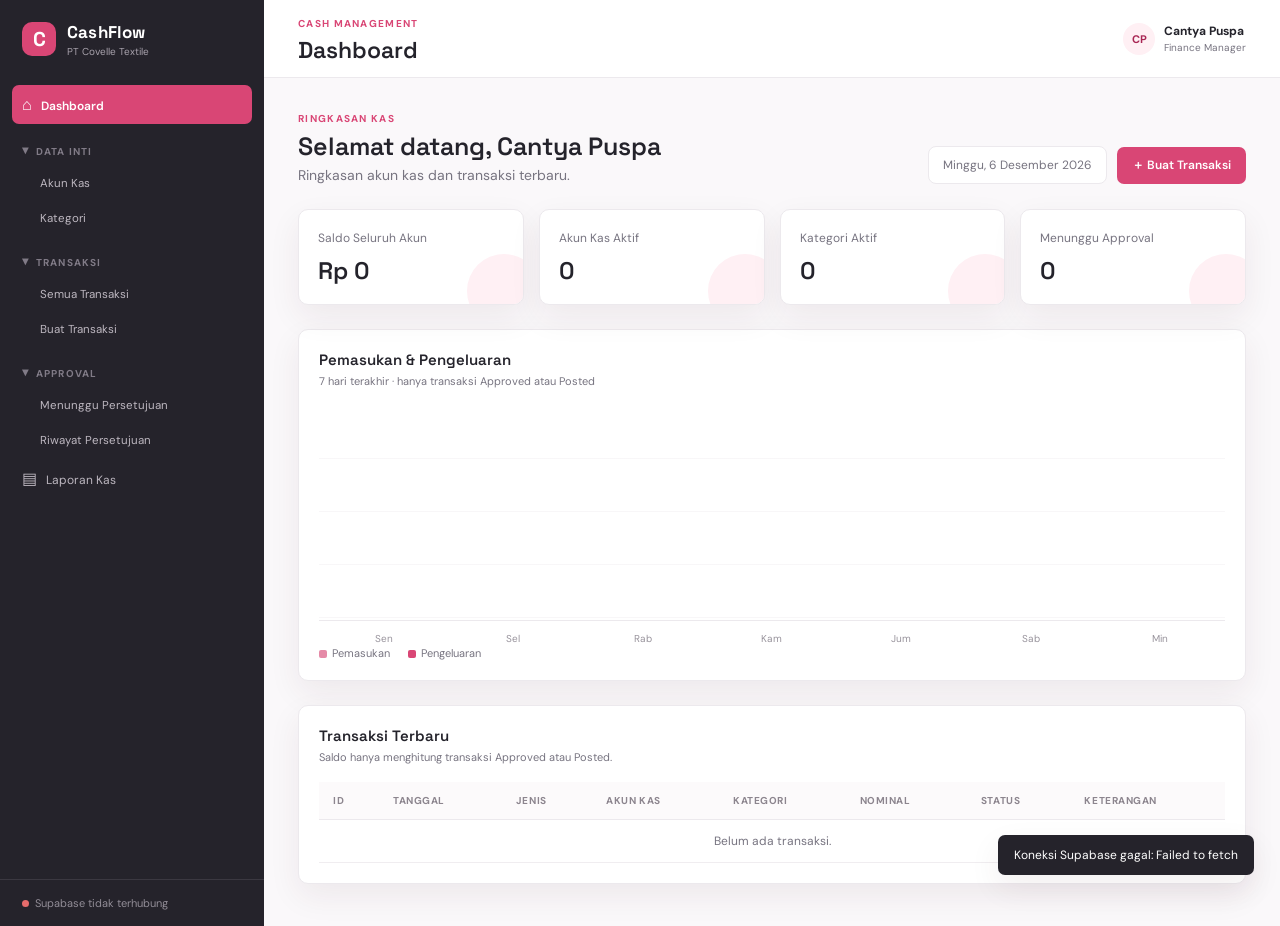
==== frontend/index.html @ 2482db9f "Publish cashflow dashboard and CSV export Co-authored-by: Copilot <223556219+Copilot@users.noreply.g" ====
<!doctype html>
<html lang="id">
<head>
  <meta charset="UTF-8">
  <meta name="viewport" content="width=device-width, initial-scale=1.0">
  <meta name="theme-color" content="#d94675">
  <title>CashFlow | PT Covelle Textile</title>
  <link rel="preconnect" href="https://fonts.googleapis.com">
  <link rel="preconnect" href="https://fonts.gstatic.com" crossorigin>
  <link href="https://fonts.googleapis.com/css2?family=DM+Sans:wght@400;500;600;700&family=Space+Grotesk:wght@500;600;700&display=swap" rel="stylesheet">
  <link rel="stylesheet" href="style.css?v=20">
</head>
<body>
  <div class="app-shell">
    <aside class="sidebar" id="sidebar">
      <div class="brand"><span class="brand-mark">C</span><span><strong>CashFlow</strong><small>PT Covelle Textile</small></span></div>
      <button class="sidebar-close" id="sidebarClose" type="button" title="Tutup menu" aria-label="Tutup menu">x</button>
      <nav class="nav" aria-label="Navigasi utama">
        <button class="nav-item active" data-view="dashboard"><span class="nav-icon">⌂</span>Dashboard</button>
        <section class="nav-group is-open">
          <button class="nav-group-toggle" type="button" aria-expanded="true"><span class="nav-caret">▸</span>DATA INTI</button>
          <div class="nav-submenu">
            <button class="nav-item" data-view="cash-accounts">Akun Kas</button>
            <button class="nav-item" data-view="categories">Kategori</button>
          </div>
        </section>
        <section class="nav-group is-open">
          <button class="nav-group-toggle" type="button" aria-expanded="true"><span class="nav-caret">▸</span>TRANSAKSI</button>
          <div class="nav-submenu">
            <button class="nav-item" data-view="transactions">Semua Transaksi</button>
            <button class="nav-item" data-view="new-transaction">Buat Transaksi</button>
          </div>
        </section>
        <section class="nav-group is-open">
          <button class="nav-group-toggle" type="button" aria-expanded="true"><span class="nav-caret">▸</span>APPROVAL</button>
          <div class="nav-submenu">
            <button class="nav-item" data-view="approval">Menunggu Persetujuan</button>
            <button class="nav-item" data-view="approval-history">Riwayat Persetujuan</button>
          </div>
        </section>
        <button class="nav-item" data-view="reports"><span class="nav-icon">▤</span>Laporan Kas</button>
      </nav>
      <div class="sidebar-footer"><span class="status-dot" id="supabaseStatusDot"></span><span id="supabaseStatus">Memeriksa koneksi Supabase...</span></div>
    </aside>
    <main class="main-content">
      <header class="topbar">
        <button class="menu-toggle" id="menuToggle" aria-label="Buka menu">☰</button>
        <div><span class="eyebrow">CASH MANAGEMENT</span><h1 id="pageTitle">Dashboard</h1></div>
        <div class="topbar-actions"><div class="user-chip"><span class="avatar" aria-hidden="true">CP</span><span><strong>Cantya Puspa</strong><small>Finance Manager</small></span></div></div>
      </header>
      <div id="toast" class="toast" role="status"></div>
      <div id="appView" class="page-view"></div>
    </main>
  </div>
  <div class="modal-backdrop" id="modalBackdrop" hidden>
    <section class="modal" role="dialog" aria-modal="true" aria-labelledby="modalTitle">
      <div class="modal-header"><h2 id="modalTitle">Tambah Data</h2><button class="modal-close" id="modalClose" type="button" aria-label="Tutup">×</button></div>
      <form id="masterForm"></form>
    </section>
  </div>
  <script src="app.js?v=28"></script>
</body>
</html>
---- frontend/style.css ----
:root{--pink:#d94675;--pink-dark:#a92654;--pink-soft:#fff0f4;--ink:#24232b;--muted:#777480;--line:#ece9ed;--surface:#fff;--canvas:#faf8fa;--green:#159570;--amber:#c37b14;--red:#c53b57;--shadow:0 12px 32px rgba(69,31,49,.07)}*{box-sizing:border-box}body{margin:0;background:var(--canvas);color:var(--ink);font-family:'DM Sans',sans-serif;font-size:14px}button,input,select{font:inherit}button{cursor:pointer}.app-shell{display:flex;min-height:100vh}.sidebar{width:264px;background:#25232b;color:#d9d4da;display:flex;flex-direction:column;flex:none;overflow-y:auto}.brand{height:78px;padding:20px 22px;display:flex;align-items:center;gap:11px;color:#fff}.brand-mark{background:var(--pink);width:34px;height:34px;border-radius:10px;display:grid;place-items:center;font-family:'Space Grotesk';font-weight:700;font-size:20px}.brand strong{display:block;font:700 17px 'Space Grotesk';letter-spacing:.2px}.brand small{display:block;font-size:10px;color:#a9a3ad;margin-top:2px}.nav{padding:6px 12px 20px}.nav-label{color:#817b87;text-transform:uppercase;font-size:10px;font-weight:700;letter-spacing:1.1px;margin:22px 10px 7px}.nav-item{border:0;background:transparent;color:#bdb7c0;width:100%;padding:9px 10px;text-align:left;border-radius:7px;font-size:12px;margin:1px 0;transition:.2s}.nav-item:hover{background:#322e38;color:#fff}.nav-item.active{background:var(--pink);color:#fff;font-weight:600}.nav-icon{font-size:16px;margin-right:9px}.sidebar-footer{margin-top:auto;border-top:1px solid #3b3841;padding:16px 22px;color:#928d97;font-size:11px}.status-dot{width:7px;height:7px;background:#46c596;border-radius:99px;display:inline-block;margin-right:6px}.main-content{min-width:0;flex:1}.topbar{height:78px;background:var(--surface);border-bottom:1px solid var(--line);display:flex;align-items:center;justify-content:space-between;padding:0 34px}.eyebrow{color:var(--pink);font-size:10px;font-weight:700;letter-spacing:1.3px}.topbar h1{font:600 23px 'Space Grotesk';margin:4px 0 0}.topbar-actions{display:flex;align-items:center;gap:20px}.icon-button,.menu-toggle,.modal-close{border:0;background:transparent;color:var(--muted);font-size:20px;position:relative}.notification-dot{position:absolute;width:6px;height:6px;background:var(--pink);border:1px solid #fff;border-radius:50%;right:0;top:1px}.user-chip{display:flex;align-items:center;gap:9px}.user-chip strong,.user-chip small{display:block}.user-chip strong{font-size:12px}.user-chip small{color:var(--muted);font-size:10px;margin-top:2px}.avatar{width:32px;height:32px;border-radius:50%;display:grid;place-items:center;background:var(--pink-soft);color:var(--pink-dark);font-size:11px;font-weight:700}.menu-toggle,.sidebar-close{display:none}.page-view{padding:30px 34px 42px;max-width:1600px;margin:auto}.welcome{display:flex;justify-content:space-between;align-items:end;margin-bottom:25px}.welcome h2{font:600 25px 'Space Grotesk';margin:4px 0}.welcome p{color:var(--muted);margin:0}.date-pill{background:#fff;border:1px solid var(--line);padding:10px 14px;border-radius:8px;color:var(--muted);font-size:12px}.metrics{display:grid;grid-template-columns:repeat(4,1fr);gap:15px;margin-bottom:24px}.metric-card,.panel{background:#fff;border:1px solid var(--line);border-radius:10px;box-shadow:var(--shadow)}.metric-card{padding:18px 19px;position:relative;overflow:hidden}.metric-card:after{content:'';position:absolute;right:-18px;bottom:-24px;width:74px;height:74px;border-radius:50%;background:var(--pink-soft)}.metric-card .label{font-size:12px;color:var(--muted);position:relative;z-index:1}.metric-card .value{font:600 24px 'Space Grotesk';margin-top:9px;position:relative;z-index:1}.metric-card .trend{font-size:11px;color:var(--green);margin-top:8px}.dashboard-grid{display:grid;grid-template-columns:1.5fr 1fr;gap:18px}.panel{padding:20px}.panel-header{display:flex;justify-content:space-between;align-items:start;margin-bottom:18px}.panel-header h3{font:600 15px 'Space Grotesk';margin:0}.panel-header p{font-size:11px;color:var(--muted);margin:5px 0 0}.chart{height:215px;display:flex;align-items:end;gap:13px;padding:20px 8px 0;border-bottom:1px solid var(--line);background:repeating-linear-gradient(to bottom,transparent 0,transparent 52px,#f1eef1 53px)}.bar-group{height:100%;flex:1;display:flex;align-items:end;justify-content:center;gap:4px;position:relative}.bar{width:13px;border-radius:4px 4px 0 0}.bar.in{background:#e58aa7}.bar.out{background:var(--pink)}.bar-group small{position:absolute;bottom:-25px;color:#98939c;font-size:10px}.legend{display:flex;gap:16px;margin-top:25px;font-size:11px;color:var(--muted)}.legend i{width:8px;height:8px;display:inline-block;border-radius:2px;margin-right:5px}.list-row{display:flex;align-items:center;justify-content:space-between;padding:12px 0;border-bottom:1px solid #f1eef1}.list-row:last-child{border-bottom:0}.list-main{display:flex;align-items:center;gap:10px}.list-icon{width:30px;height:30px;border-radius:8px;background:var(--pink-soft);display:grid;place-items:center;color:var(--pink);font-weight:700}.list-main strong{display:block;font-size:12px}.list-main small{display:block;color:var(--muted);font-size:10px;margin-top:3px}.amount{text-align:right;font-size:12px;font-weight:600}.amount small{display:block;color:var(--muted);font-size:10px;font-weight:400;margin-top:3px}.quick-actions{display:grid;grid-template-columns:repeat(3,1fr);gap:9px}.quick-action{border:1px solid var(--line);background:#fff;border-radius:7px;padding:12px 8px;text-align:left;color:var(--ink);font-size:11px}.quick-action:hover{border-color:var(--pink);color:var(--pink)}.quick-action b{display:block;font-size:17px;margin-bottom:6px}.alert-list{margin-top:16px}.alert{background:#fff8ed;border-left:3px solid #e6a33e;padding:10px 12px;border-radius:4px;margin-top:8px;font-size:11px;color:#7c5a28}.section-head{display:flex;justify-content:space-between;align-items:center;margin-bottom:20px}.section-head h2{font:600 22px 'Space Grotesk';margin:0}.button-primary{background:var(--pink);border:0;color:#fff;padding:10px 15px;border-radius:7px;font-weight:600;font-size:12px}.button-primary:hover{background:var(--pink-dark)}.table-wrap{overflow-x:auto}.data-table{border-collapse:collapse;width:100%;min-width:680px}.data-table th{text-align:left;background:#fcfafb;color:#8c858e;font-size:10px;text-transform:uppercase;letter-spacing:.55px;padding:12px 14px;border-bottom:1px solid var(--line)}.data-table td{padding:13px 14px;border-bottom:1px solid #f0edf0;font-size:12px}.data-table tr:hover td{background:#fffafd}.search-box{border:1px solid var(--line);padding:9px 11px;border-radius:7px;min-width:205px;outline:0}.search-box:focus{border-color:var(--pink)}.status{display:inline-block;padding:4px 8px;border-radius:99px;font-size:10px;font-weight:600;background:#f2f0f2;color:#777}.status.active,.status.approved{background:#e8f7f1;color:var(--green)}.status.pending{background:#fff3dc;color:var(--amber)}.status.inactive,.status.rejected{background:#fff0f2;color:var(--red)}.empty-state{text-align:center;padding:45px;color:var(--muted)}.modal-backdrop{position:fixed;inset:0;background:rgba(27,22,28,.45);display:grid;place-items:center;padding:20px;z-index:5}.modal-backdrop[hidden]{display:none}.modal{background:#fff;border-radius:12px;width:min(540px,100%);box-shadow:0 22px 60px rgba(0,0,0,.2)}.modal-header{display:flex;justify-content:space-between;padding:20px 22px;border-bottom:1px solid var(--line)}.modal-header h2{font:600 18px 'Space Grotesk';margin:0}.modal-close{font-size:25px}.form-grid{display:grid;grid-template-columns:1fr 1fr;gap:14px;padding:20px 22px}.field{display:flex;flex-direction:column;gap:6px}.field.full{grid-column:1/-1}.field label{font-size:11px;font-weight:600}.field input,.field select{border:1px solid var(--line);border-radius:6px;padding:10px;outline:0;background:#fff}.field input:focus,.field select:focus{border-color:var(--pink)}.form-actions{grid-column:1/-1;display:flex;justify-content:flex-end;gap:9px;margin-top:5px}.button-secondary{border:1px solid var(--line);background:#fff;padding:9px 14px;border-radius:7px;font-size:12px}.toast{position:fixed;right:26px;bottom:25px;background:#25232b;color:#fff;padding:12px 16px;border-radius:7px;box-shadow:var(--shadow);font-size:12px;transform:translateY(100px);opacity:0;transition:.25s;z-index:8}.toast.show{transform:translateY(0);opacity:1}@media(max-width:1050px){.sidebar{position:fixed;inset:0 auto 0 0;z-index:4;transform:translateX(-100%);transition:.25s}.sidebar.open{transform:translateX(0)}.sidebar-close,.menu-toggle{display:block}.sidebar-close{position:absolute;right:17px;top:20px;color:#fff;font-size:25px}.menu-toggle{margin-right:14px}.topbar{justify-content:flex-start}.topbar-actions{margin-left:auto}.metrics{grid-template-columns:repeat(2,1fr)}}@media(max-width:700px){.topbar{padding:0 18px}.topbar h1{font-size:19px}.user-chip{display:none}.page-view{padding:22px 17px}.welcome{display:block}.date-pill{display:inline-block;margin-top:16px}.metrics{gap:10px}.metric-card{padding:14px}.metric-card .value{font-size:19px}.dashboard-grid{grid-template-columns:1fr}.quick-actions{grid-template-columns:repeat(2,1fr)}.section-head{align-items:flex-start;gap:10px;flex-wrap:wrap}.search-box{width:100%}.form-grid{grid-template-columns:1fr}.field.full{grid-column:auto}.form-actions{grid-column:auto}}
.transaction-layout{display:grid;grid-template-columns:minmax(320px,.82fr) minmax(0,1.5fr);gap:18px}.transaction-form{min-width:0}.transaction-form .form-grid{padding:0}.transaction-form .panel-header{margin-bottom:20px}.transaction-form .alert{grid-column:1/-1;margin:0}.transaction-layout>.panel:not(.transaction-form){min-width:0}@media(max-width:900px){.transaction-layout{grid-template-columns:1fr}}
.control-actions{display:flex;flex-wrap:wrap;gap:5px;min-width:250px}.control-actions .button-primary,.control-actions .button-secondary{padding:7px 9px;font-size:10px}.danger-button{color:var(--red);border-color:#f1c8d0}
.welcome-actions{display:flex;align-items:center;justify-content:flex-end;gap:10px;flex-wrap:wrap}
.cashflow-panel{margin-bottom:24px}
.cashflow-chart{gap:clamp(5px,2vw,16px)}
.cashflow-chart .bar-group{min-width:0}
.cashflow-chart .bar{width:clamp(7px,1.3vw,13px)}
.cashflow-chart .bar.in{background:#e58aa7}
.cashflow-chart .bar.out{background:var(--pink)}
.cashflow-panel .legend{gap:18px}
.cashflow-panel .legend i{vertical-align:middle}
.cashflow-panel .cashflow-legend-in{background:#e58aa7}
.cashflow-panel .cashflow-legend-out{background:var(--pink)}
@media(max-width:700px){.welcome{align-items:flex-start;flex-direction:column;gap:14px}.welcome-actions{width:100%;justify-content:space-between}.cashflow-chart{gap:7px;padding-right:0;padding-left:0}.cashflow-chart .bar{width:8px}.cashflow-chart .bar-group small{font-size:9px}}
.advance-disbursement{margin-bottom:18px}
.master-actions{display:flex;align-items:center;gap:6px;white-space:nowrap}.master-actions .button-secondary{padding:6px 9px}
.sidebar-close{border:0;background:transparent;padding:4px;color:#fff;line-height:1}
.nav-group{margin-top:12px}.nav-group-toggle{display:flex;align-items:center;gap:7px;width:100%;padding:8px 10px;border:0;background:transparent;color:#817b87;text-align:left;font-size:10px;font-weight:700;letter-spacing:1.1px}.nav-group-toggle:hover{color:#fff}.nav-caret{display:inline-block;font-size:12px;line-height:1;transition:transform .22s ease}.nav-group.is-open .nav-caret{transform:rotate(90deg)}.nav-submenu{max-height:0;overflow:hidden;opacity:0;transition:max-height .28s ease,opacity .2s ease}.nav-group.is-open .nav-submenu{max-height:520px;opacity:1}.nav-submenu .nav-item{padding-left:28px;font-size:11.5px}.avatar{overflow:hidden}.avatar img{width:100%;height:100%;object-fit:contain;display:block}
.report-live-filter{margin-bottom:18px}.report-live-filter .form-grid{padding:0}.report-live-summary{margin-bottom:18px}.report-live-summary .metric-card{min-width:0}.report-live-header{align-items:flex-start;gap:16px}.report-downloads{display:flex;flex-wrap:wrap;gap:8px}.report-downloads button{white-space:nowrap}.report-live-table{min-width:1180px}.report-live-table td{vertical-align:top}.report-approval-meta{display:block;color:var(--muted);font-size:10px;margin-top:4px}.report-amount{text-align:right;white-space:nowrap;font-weight:600}@media(max-width:700px){.report-live-header{flex-direction:column}.report-downloads{width:100%}.report-downloads button{flex:1}.report-live-summary{grid-template-columns:1fr 1fr}}
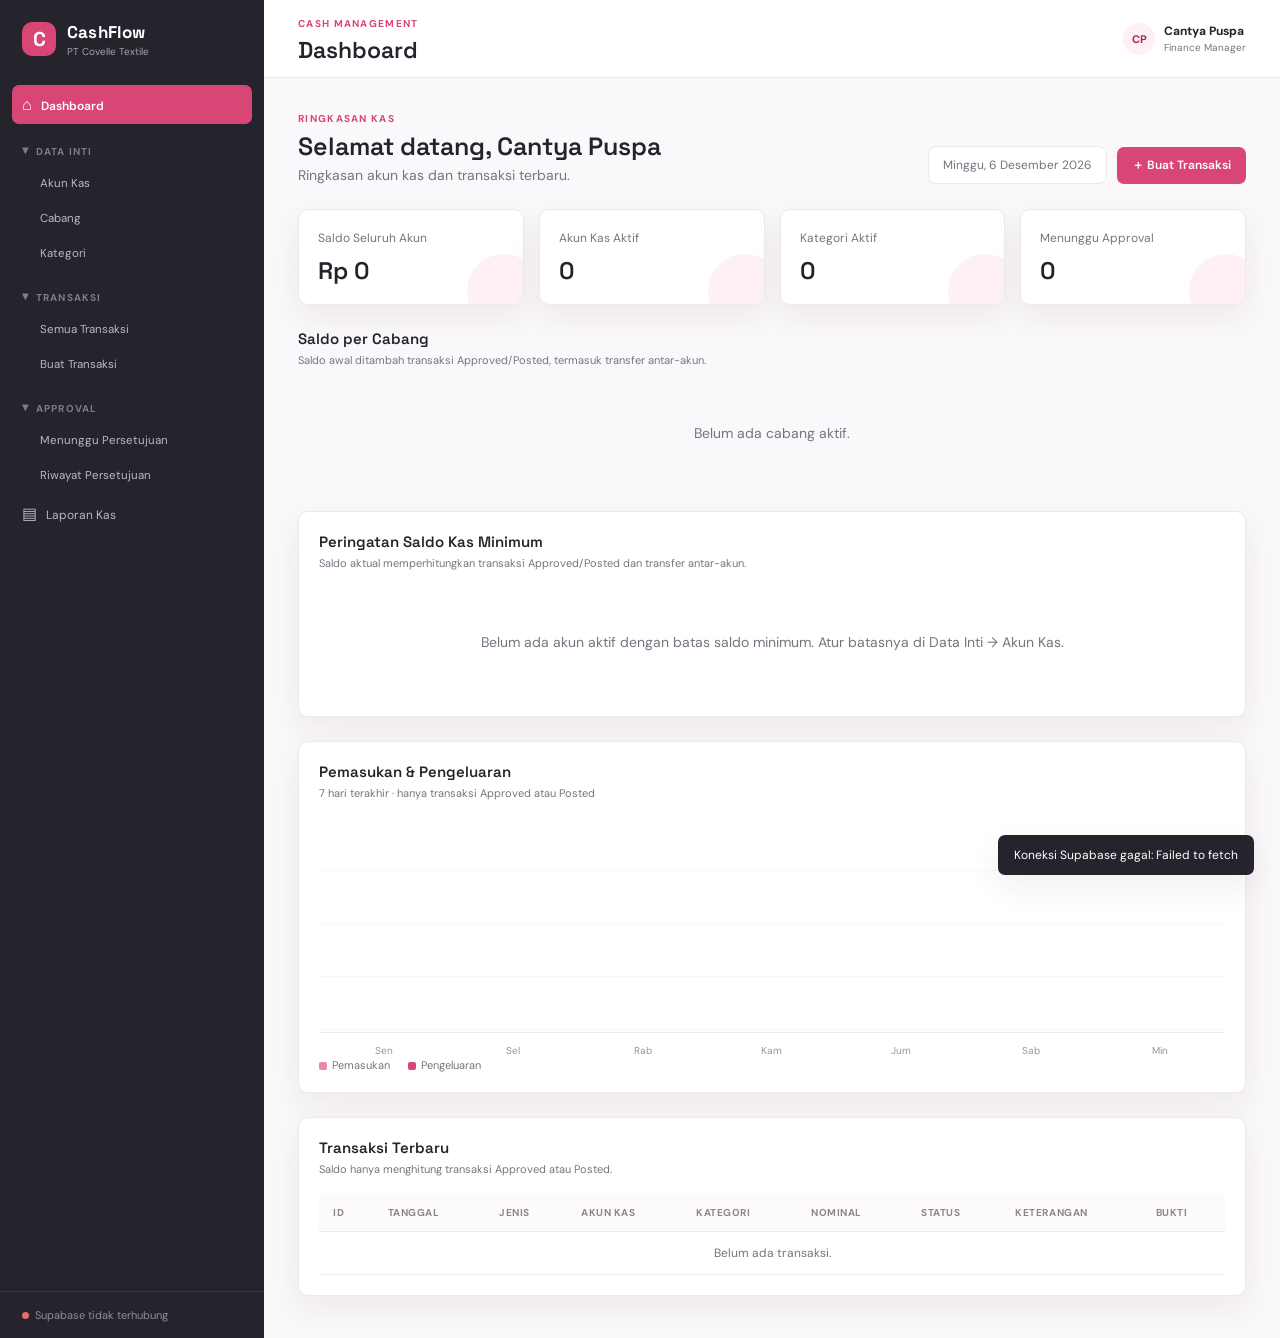
==== commit ebe76b2e: "Add branch cashflow, minimum balance alerts, and evidence uploads Co-authored-by: Copilot <223556219" ====
--- a/frontend/index.html
+++ b/frontend/index.html
@@ -8,7 +8,7 @@
   <link rel="preconnect" href="https://fonts.googleapis.com">
   <link rel="preconnect" href="https://fonts.gstatic.com" crossorigin>
   <link href="https://fonts.googleapis.com/css2?family=DM+Sans:wght@400;500;600;700&family=Space+Grotesk:wght@500;600;700&display=swap" rel="stylesheet">
-  <link rel="stylesheet" href="style.css?v=20">
+  <link rel="stylesheet" href="style.css?v=23">
 </head>
 <body>
   <div class="app-shell">
@@ -21,6 +21,7 @@
           <button class="nav-group-toggle" type="button" aria-expanded="true"><span class="nav-caret">▸</span>DATA INTI</button>
           <div class="nav-submenu">
             <button class="nav-item" data-view="cash-accounts">Akun Kas</button>
+            <button class="nav-item" data-view="branches">Cabang</button>
             <button class="nav-item" data-view="categories">Kategori</button>
           </div>
         </section>
@@ -58,6 +59,6 @@
       <form id="masterForm"></form>
     </section>
   </div>
-  <script src="app.js?v=28"></script>
+  <script src="app.js?v=31"></script>
 </body>
 </html>
--- a/frontend/style.css
+++ b/frontend/style.css
@@ -18,3 +18,6 @@
 .sidebar-close{border:0;background:transparent;padding:4px;color:#fff;line-height:1}
 .nav-group{margin-top:12px}.nav-group-toggle{display:flex;align-items:center;gap:7px;width:100%;padding:8px 10px;border:0;background:transparent;color:#817b87;text-align:left;font-size:10px;font-weight:700;letter-spacing:1.1px}.nav-group-toggle:hover{color:#fff}.nav-caret{display:inline-block;font-size:12px;line-height:1;transition:transform .22s ease}.nav-group.is-open .nav-caret{transform:rotate(90deg)}.nav-submenu{max-height:0;overflow:hidden;opacity:0;transition:max-height .28s ease,opacity .2s ease}.nav-group.is-open .nav-submenu{max-height:520px;opacity:1}.nav-submenu .nav-item{padding-left:28px;font-size:11.5px}.avatar{overflow:hidden}.avatar img{width:100%;height:100%;object-fit:contain;display:block}
 .report-live-filter{margin-bottom:18px}.report-live-filter .form-grid{padding:0}.report-live-summary{margin-bottom:18px}.report-live-summary .metric-card{min-width:0}.report-live-header{align-items:flex-start;gap:16px}.report-downloads{display:flex;flex-wrap:wrap;gap:8px}.report-downloads button{white-space:nowrap}.report-live-table{min-width:1180px}.report-live-table td{vertical-align:top}.report-approval-meta{display:block;color:var(--muted);font-size:10px;margin-top:4px}.report-amount{text-align:right;white-space:nowrap;font-weight:600}@media(max-width:700px){.report-live-header{flex-direction:column}.report-downloads{width:100%}.report-downloads button{flex:1}.report-live-summary{grid-template-columns:1fr 1fr}}
+.report-filters{display:grid;grid-template-columns:repeat(4,minmax(130px,1fr));gap:14px;align-items:end;margin-bottom:20px}.report-filters .form-actions{grid-column:1/-1;margin-top:0}.statement-panel{margin-bottom:20px}.statement-lines{max-width:760px}.statement-lines>div{display:flex;justify-content:space-between;gap:18px;padding:12px 8px;border-bottom:1px solid var(--line)}.statement-lines>div strong{white-space:nowrap}.statement-lines .statement-total{font-weight:700;border-top:1px solid var(--ink)}.report-note{margin:18px 0 0;color:var(--muted);font-size:11px;line-height:1.6}@media(max-width:900px){.report-filters{grid-template-columns:repeat(2,minmax(130px,1fr))}}@media(max-width:520px){.report-filters{grid-template-columns:1fr}.report-filters .form-actions{grid-column:1}}
+.branch-balances-section{margin-bottom:24px}.branch-balances-section>.panel-header{margin:0 0 12px}.branch-balances{display:grid;grid-template-columns:repeat(auto-fit,minmax(220px,1fr));gap:15px}.branch-balance-card small{display:block;position:relative;z-index:1;color:var(--muted);font-size:11px;margin-top:7px}
+.minimum-alert-panel{margin-bottom:24px}.minimum-alert-table{min-width:900px}.minimum-warning-row td{background:#fff8ed}.minimum-indicator{display:inline-block;padding:5px 9px;border-radius:99px;font-size:10px;font-weight:700;white-space:nowrap}.minimum-indicator.below{background:#fff0f2;color:var(--red)}.minimum-indicator.safe{background:#e8f7f1;color:var(--green)}.field-help{color:var(--muted);font-size:10px}.evidence-cell{display:grid;gap:7px;min-width:130px}.evidence-cell span{max-width:180px;overflow-wrap:anywhere;font-size:11px}.evidence-cell .button-secondary{justify-self:start;white-space:nowrap}.evidence-preview{padding:20px 22px}.evidence-preview>p{margin:0 0 14px;overflow-wrap:anywhere}.evidence-pdf{width:100%;height:min(65vh,650px);border:1px solid var(--line);border-radius:6px}.evidence-image{display:block;max-width:100%;max-height:65vh;margin:auto;object-fit:contain}.evidence-actions{display:flex;flex-wrap:wrap;justify-content:flex-end;gap:9px;margin-top:16px}.evidence-actions a{text-decoration:none}
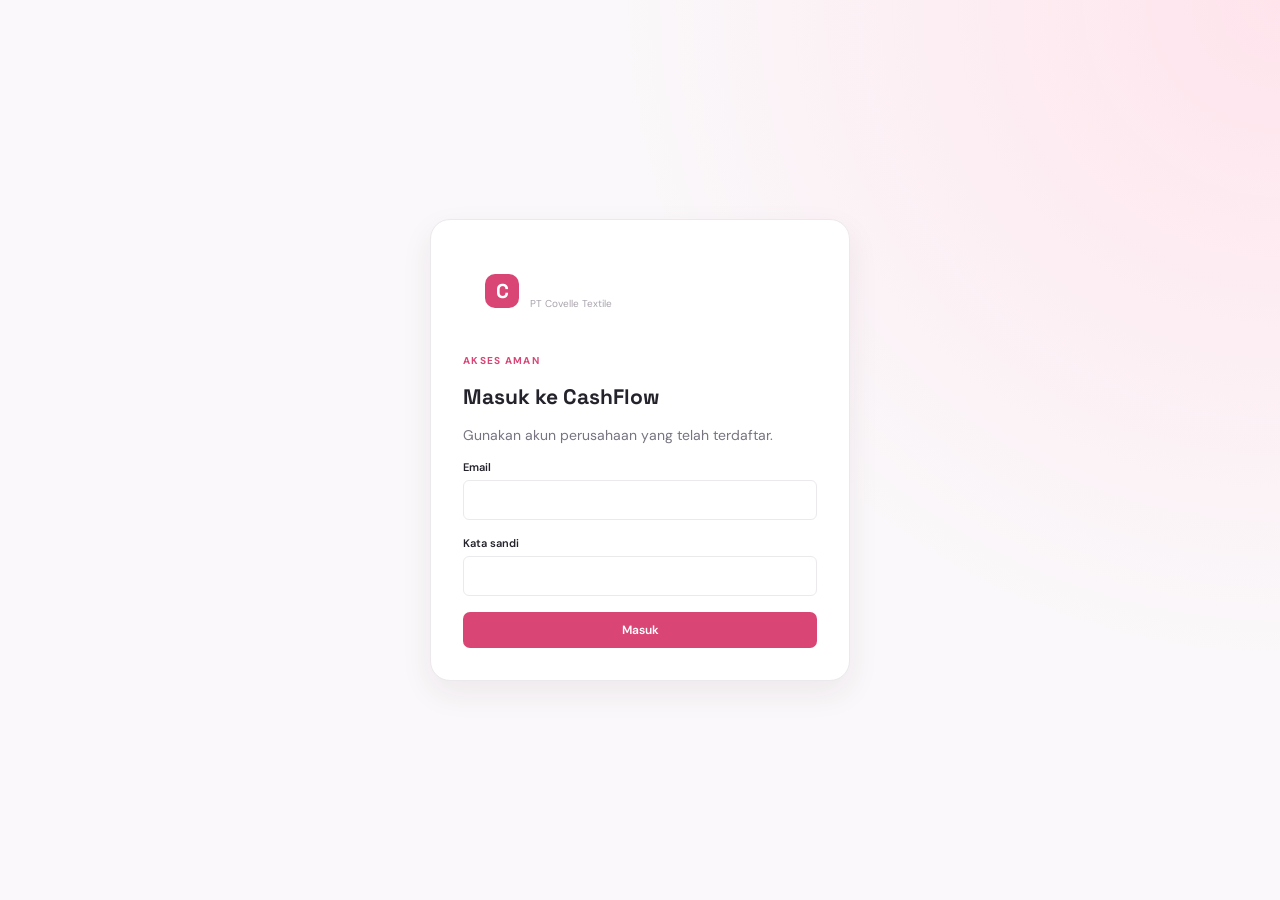
==== commit 32f7e6fa: "Integrate Supabase auth and reimbursements Co-authored-by: Copilot <223556219+Copilot@users.noreply." ====
--- a/frontend/index.html
+++ b/frontend/index.html
@@ -9,9 +9,23 @@
   <link rel="preconnect" href="https://fonts.gstatic.com" crossorigin>
   <link href="https://fonts.googleapis.com/css2?family=DM+Sans:wght@400;500;600;700&family=Space+Grotesk:wght@500;600;700&display=swap" rel="stylesheet">
   <link rel="stylesheet" href="style.css?v=23">
+  <link rel="stylesheet" href="auth.css?v=1">
 </head>
 <body>
-  <div class="app-shell">
+  <section class="auth-shell" id="authShell" hidden>
+    <form class="auth-card" id="loginForm">
+      <div class="brand auth-brand"><span class="brand-mark">C</span><span><strong>CashFlow</strong><small>PT Covelle Textile</small></span></div>
+      <span class="eyebrow">AKSES AMAN</span>
+      <h1>Masuk ke CashFlow</h1>
+      <p>Gunakan akun perusahaan yang telah terdaftar.</p>
+      <div class="field"><label for="loginEmail">Email</label><input id="loginEmail" name="email" type="email" autocomplete="username" required></div>
+      <div class="field"><label for="loginPassword">Kata sandi</label><input id="loginPassword" name="password" type="password" autocomplete="current-password" required></div>
+      <p class="auth-error" id="authError" role="alert" hidden></p>
+      <button class="button-primary" type="submit">Masuk</button>
+    </form>
+  </section>
+  <div id="toast" class="toast" role="status"></div>
+  <div class="app-shell" id="appShell" hidden>
     <aside class="sidebar" id="sidebar">
       <div class="brand"><span class="brand-mark">C</span><span><strong>CashFlow</strong><small>PT Covelle Textile</small></span></div>
       <button class="sidebar-close" id="sidebarClose" type="button" title="Tutup menu" aria-label="Tutup menu">x</button>
@@ -22,7 +36,6 @@
           <div class="nav-submenu">
             <button class="nav-item" data-view="cash-accounts">Akun Kas</button>
             <button class="nav-item" data-view="branches">Cabang</button>
-            <button class="nav-item" data-view="categories">Kategori</button>
           </div>
         </section>
         <section class="nav-group is-open">
@@ -30,6 +43,7 @@
           <div class="nav-submenu">
             <button class="nav-item" data-view="transactions">Semua Transaksi</button>
             <button class="nav-item" data-view="new-transaction">Buat Transaksi</button>
+            <button class="nav-item" data-view="reimbursements">Reimbursement</button>
           </div>
         </section>
         <section class="nav-group is-open">
@@ -47,9 +61,8 @@
       <header class="topbar">
         <button class="menu-toggle" id="menuToggle" aria-label="Buka menu">☰</button>
         <div><span class="eyebrow">CASH MANAGEMENT</span><h1 id="pageTitle">Dashboard</h1></div>
-        <div class="topbar-actions"><div class="user-chip"><span class="avatar" aria-hidden="true">CP</span><span><strong>Cantya Puspa</strong><small>Finance Manager</small></span></div></div>
+        <div class="topbar-actions"><div class="user-chip"><span class="avatar" id="userAvatar" aria-hidden="true">CF</span><span><strong id="currentUserName">Pengguna</strong><small id="currentUserRole">Pengguna</small></span></div><button class="button-secondary" id="logoutButton" type="button">Keluar</button></div>
       </header>
-      <div id="toast" class="toast" role="status"></div>
       <div id="appView" class="page-view"></div>
     </main>
   </div>
@@ -59,6 +72,6 @@
       <form id="masterForm"></form>
     </section>
   </div>
-  <script src="app.js?v=31"></script>
+  <script src="app.js?v=32"></script>
 </body>
 </html>
--- a/frontend/auth.css
+++ b/frontend/auth.css
@@ -0,0 +1,60 @@
+.auth-shell {
+  align-items: center;
+  background: radial-gradient(circle at top right, #ffe4ec, transparent 42%), var(--canvas);
+  display: flex;
+  justify-content: center;
+  min-height: 100vh;
+  padding: 24px;
+}
+
+.auth-shell[hidden],
+.app-shell[hidden] {
+  display: none;
+}
+
+.auth-card {
+  background: var(--surface);
+  border: 1px solid var(--line);
+  border-radius: 20px;
+  box-shadow: var(--shadow);
+  display: grid;
+  gap: 16px;
+  max-width: 420px;
+  padding: 32px;
+  width: 100%;
+}
+
+.auth-card h1,
+.auth-card p {
+  margin: 0;
+}
+
+.auth-card h1 {
+  font-family: 'Space Grotesk', sans-serif;
+}
+
+.auth-card > p:not(.auth-error) {
+  color: var(--muted);
+}
+
+.auth-card .button-primary {
+  width: 100%;
+}
+
+.auth-brand {
+  margin-bottom: 8px;
+}
+
+.auth-error {
+  color: var(--red);
+}
+
+.topbar-actions {
+  align-items: center;
+}
+
+@media (max-width: 640px) {
+  .auth-card {
+    padding: 24px;
+  }
+}
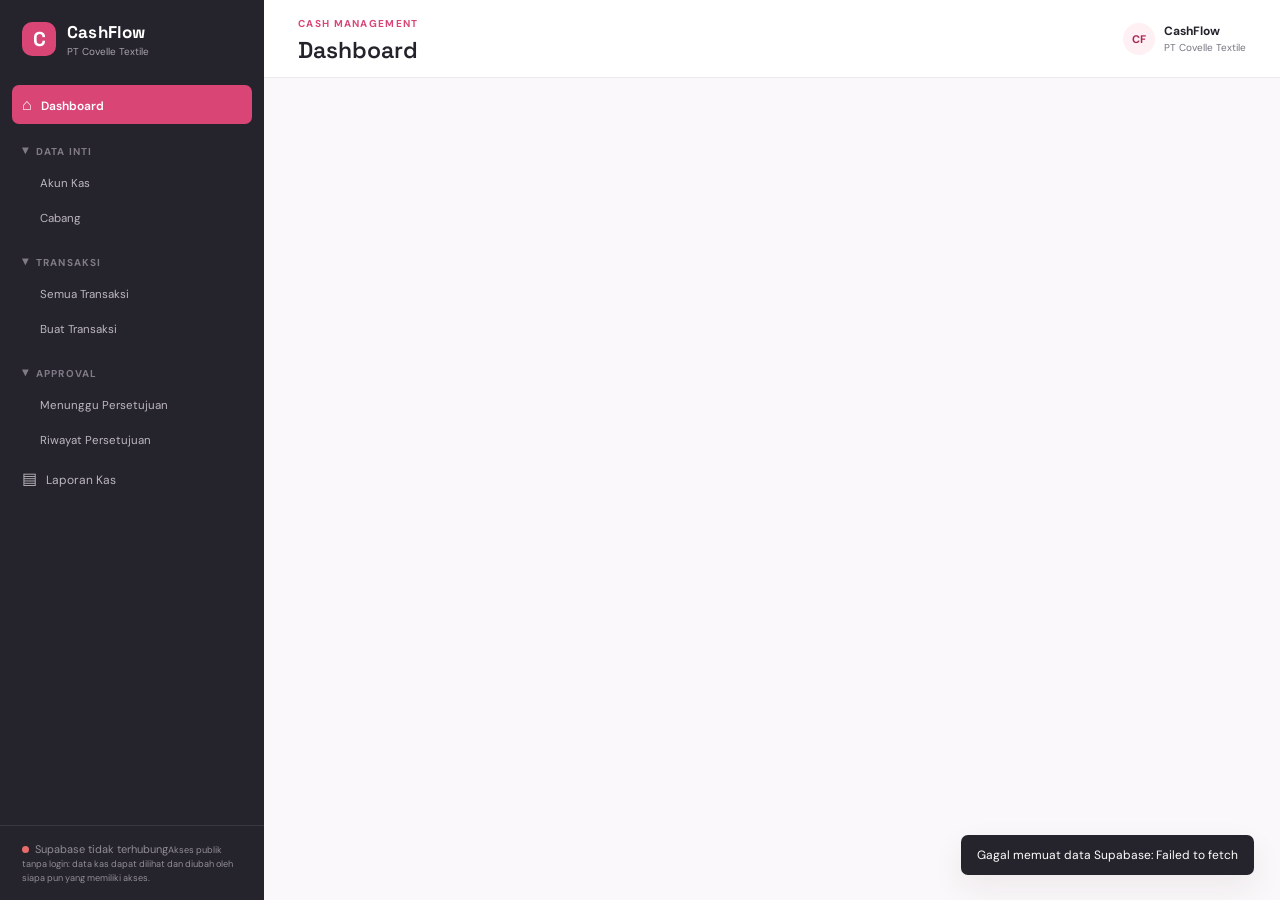
==== commit 47ded03b: "Remove login and reimbursement UI Co-authored-by: Copilot <223556219+Copilot@users.noreply.github.co" ====
--- a/frontend/index.html
+++ b/frontend/index.html
@@ -9,23 +9,10 @@
   <link rel="preconnect" href="https://fonts.gstatic.com" crossorigin>
   <link href="https://fonts.googleapis.com/css2?family=DM+Sans:wght@400;500;600;700&family=Space+Grotesk:wght@500;600;700&display=swap" rel="stylesheet">
   <link rel="stylesheet" href="style.css?v=23">
-  <link rel="stylesheet" href="auth.css?v=1">
 </head>
 <body>
-  <section class="auth-shell" id="authShell" hidden>
-    <form class="auth-card" id="loginForm">
-      <div class="brand auth-brand"><span class="brand-mark">C</span><span><strong>CashFlow</strong><small>PT Covelle Textile</small></span></div>
-      <span class="eyebrow">AKSES AMAN</span>
-      <h1>Masuk ke CashFlow</h1>
-      <p>Gunakan akun perusahaan yang telah terdaftar.</p>
-      <div class="field"><label for="loginEmail">Email</label><input id="loginEmail" name="email" type="email" autocomplete="username" required></div>
-      <div class="field"><label for="loginPassword">Kata sandi</label><input id="loginPassword" name="password" type="password" autocomplete="current-password" required></div>
-      <p class="auth-error" id="authError" role="alert" hidden></p>
-      <button class="button-primary" type="submit">Masuk</button>
-    </form>
-  </section>
   <div id="toast" class="toast" role="status"></div>
-  <div class="app-shell" id="appShell" hidden>
+  <div class="app-shell">
     <aside class="sidebar" id="sidebar">
       <div class="brand"><span class="brand-mark">C</span><span><strong>CashFlow</strong><small>PT Covelle Textile</small></span></div>
       <button class="sidebar-close" id="sidebarClose" type="button" title="Tutup menu" aria-label="Tutup menu">x</button>
@@ -43,7 +30,6 @@
           <div class="nav-submenu">
             <button class="nav-item" data-view="transactions">Semua Transaksi</button>
             <button class="nav-item" data-view="new-transaction">Buat Transaksi</button>
-            <button class="nav-item" data-view="reimbursements">Reimbursement</button>
           </div>
         </section>
         <section class="nav-group is-open">
@@ -55,13 +41,13 @@
         </section>
         <button class="nav-item" data-view="reports"><span class="nav-icon">▤</span>Laporan Kas</button>
       </nav>
-      <div class="sidebar-footer"><span class="status-dot" id="supabaseStatusDot"></span><span id="supabaseStatus">Memeriksa koneksi Supabase...</span></div>
+      <div class="sidebar-footer"><span class="status-dot" id="supabaseStatusDot"></span><span id="supabaseStatus">Memeriksa koneksi Supabase...</span><small>Akses publik tanpa login: data kas dapat dilihat dan diubah oleh siapa pun yang memiliki akses.</small></div>
     </aside>
     <main class="main-content">
       <header class="topbar">
         <button class="menu-toggle" id="menuToggle" aria-label="Buka menu">☰</button>
         <div><span class="eyebrow">CASH MANAGEMENT</span><h1 id="pageTitle">Dashboard</h1></div>
-        <div class="topbar-actions"><div class="user-chip"><span class="avatar" id="userAvatar" aria-hidden="true">CF</span><span><strong id="currentUserName">Pengguna</strong><small id="currentUserRole">Pengguna</small></span></div><button class="button-secondary" id="logoutButton" type="button">Keluar</button></div>
+        <div class="topbar-actions"><div class="user-chip"><span class="avatar" aria-hidden="true">CF</span><span><strong>CashFlow</strong><small>PT Covelle Textile</small></span></div></div>
       </header>
       <div id="appView" class="page-view"></div>
     </main>
@@ -72,6 +58,6 @@
       <form id="masterForm"></form>
     </section>
   </div>
-  <script src="app.js?v=32"></script>
+  <script src="app.js?v=33"></script>
 </body>
 </html>
